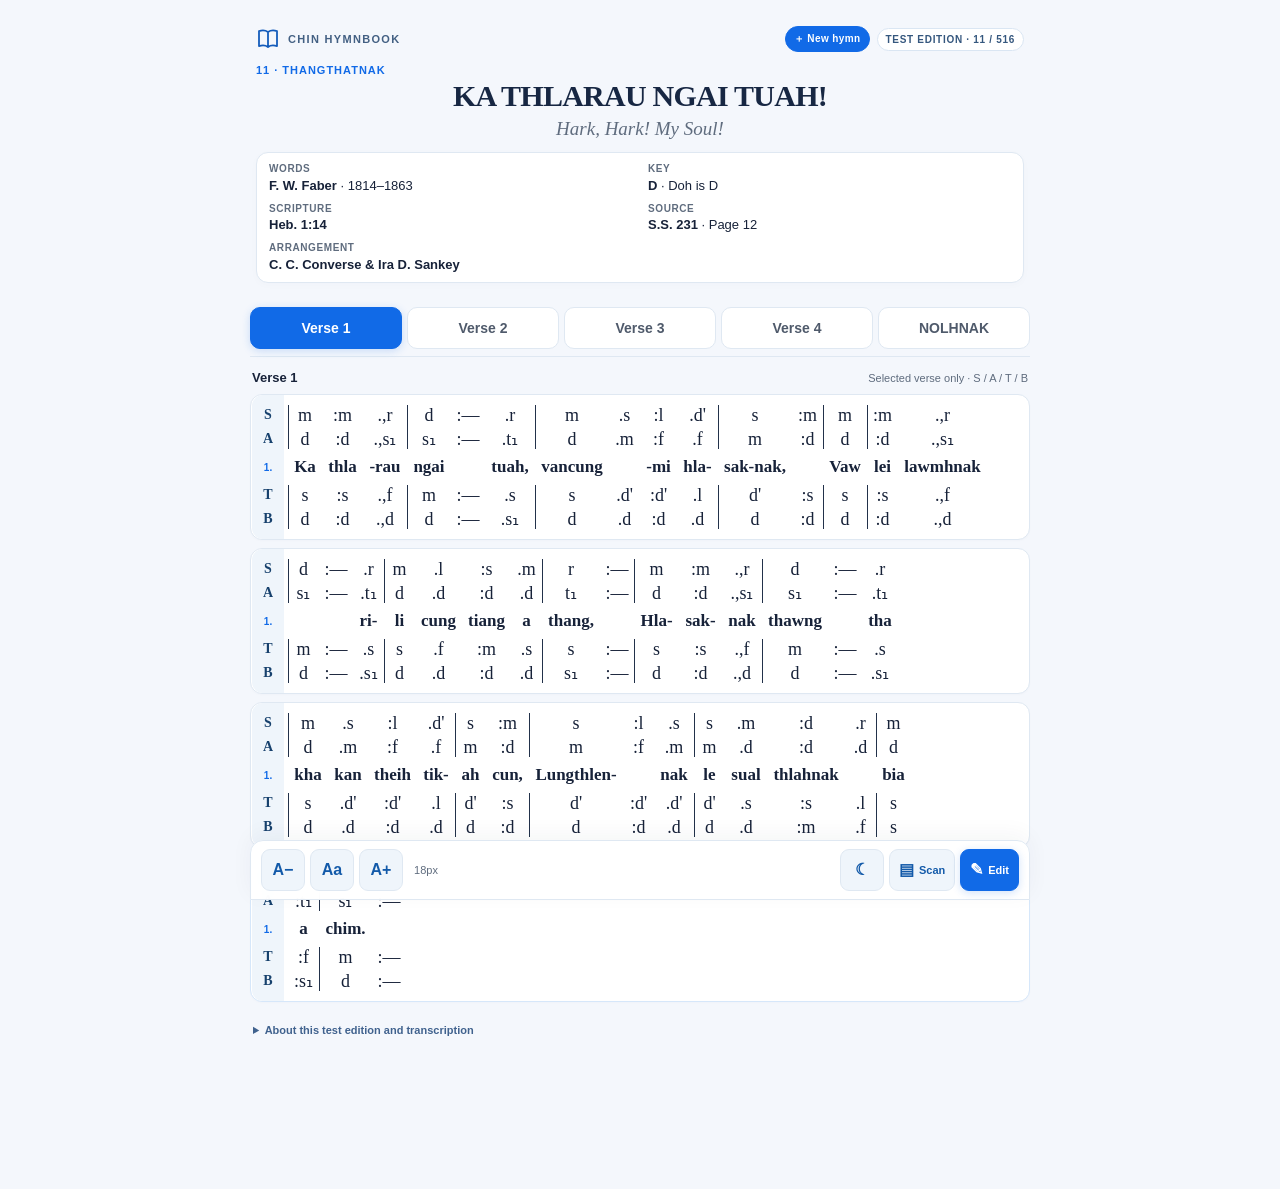
==== index.html @ 7ba85438 "first commit" ====
<!doctype html>
<html lang="en">
<head>
  <meta charset="utf-8">
  <meta name="viewport" content="width=device-width,initial-scale=1,viewport-fit=cover">
  <meta name="theme-color" content="#f4f7fc">
  <meta name="description" content="Mobile tonic sol-fa reading prototype of Chin Hymnbook #11. Separate verses, four-part notation, and Nolhnak chorus.">
  <title>11. KA THLARAU NGAI TUAH! — Chin Hymnbook</title>
  <link rel="stylesheet" href="styles.css">
</head>
<body>
<main class="app">
  <header class="masthead">
    <div class="brand-row">
      <div class="brand"><svg viewBox="0 0 24 24" fill="none" stroke="currentColor" stroke-width="1.8" aria-hidden="true"><path d="M12 5c-2.5-1.8-6-1.9-9-.9v15c3-.9 6.5-1 9 1 2.5-2 6-1.9 9-1v-15c-3-1-6.5-.9-9 .9Zm0 0v15" stroke-linejoin="round"/></svg>CHIN HYMNBOOK</div>
      <div class="header-actions"><button id="openImporter" class="new-hymn-button" type="button">＋ New hymn</button><span class="draft-tag">TEST EDITION · 11 / 516</span></div>
    </div>
    <div id="hymnNumber" class="hymn-number">11 · Thangthatnak</div>
    <h1 id="hymnTitle">KA THLARAU NGAI TUAH!</h1>
    <p id="englishTitle" class="subtitle">Hark, Hark! My Soul!</p>
    <div class="metadata" aria-label="Hymn information">
      <div class="meta"><span class="meta-label">Words</span><span id="wordsMeta"></span></div>
      <div class="meta"><span class="meta-label">Key</span><span id="keyMeta"></span></div>
      <div class="meta"><span class="meta-label">Scripture</span><strong id="scriptureMeta"></strong></div>
      <div class="meta"><span class="meta-label">Source</span><span id="sourceMeta"></span></div>
      <div class="meta wide"><span class="meta-label">Arrangement</span><strong id="arrangersMeta"></strong></div>
    </div>
  </header>

  <nav class="tabs-wrap" aria-label="Choose verse or chorus">
    <div class="tabs" role="tablist" aria-label="Hymn section">
      <button class="tab" type="button" role="tab" aria-controls="reader" aria-selected="true" data-section="1">Verse 1</button>
      <button class="tab" type="button" role="tab" aria-controls="reader" aria-selected="false" data-section="2">Verse 2</button>
      <button class="tab" type="button" role="tab" aria-controls="reader" aria-selected="false" data-section="3">Verse 3</button>
      <button class="tab" type="button" role="tab" aria-controls="reader" aria-selected="false" data-section="4">Verse 4</button>
      <button id="chorusTab" class="tab" type="button" role="tab" aria-controls="reader" aria-selected="false" data-section="chorus">Nolhnak</button>
    </div>
  </nav>

  <section id="reader" class="reader" role="tabpanel" aria-label="Selected hymn section">
    <div class="score-head"><span class="section-name" id="sectionName">Verse 1</span><span class="section-caption" id="sectionCaption">Selected verse only · S / A / T / B</span></div>
    <p id="notice" class="notice" hidden>Verse 4 was printed separately below the music. Its lyrics are preserved, but their note-by-note placement is <strong>provisional</strong> and needs musical proofreading.</p>
    <div id="score" class="score" aria-label="Tonic sol-fa score"><div class="music-line">Loading notation…</div></div>
  </section>
  <details class="helper"><summary>About this test edition and transcription</summary>
    <p>This functional prototype uses the text and notes from the previously reconstructed SVG of the supplied hymnbook scan—not notes invented by image mockups. Each tab shows only that section. On narrow screens, measures reflow vertically; all four voices remain visible with the lyrics between A and T.</p>
    <p>The original re-typesetting was manual and has not received musical proofreading. Please compare the notation and Chin lyrics against the source scan before publishing or using it for a performance. Verse 4 is especially provisional in its lyric alignment.</p>
  </details>
  <div class="footer-tools" role="group" aria-label="Reading tools">
    <div class="control-group">
      <button id="decreaseFont" class="control" type="button" aria-label="Decrease notation size">A−</button>
      <button id="resetFont" class="control" type="button" aria-label="Reset notation size">Aa</button>
      <button id="increaseFont" class="control" type="button" aria-label="Increase notation size">A+</button>
      <span class="font-caption" id="fontCaption" aria-live="polite">18px</span>
    </div>
    <div class="control-group">
      <button id="themeToggle" class="control" type="button" aria-label="Switch to dark mode"><span id="themeIcon">☾</span></button>
      <button id="openScan" class="control" type="button" aria-label="View original scanned page"><span aria-hidden="true">▤</span><span class="control-text">Scan</span></button>
      <button id="openEditor" class="control primary-control" type="button" aria-label="Edit hymn content"><span aria-hidden="true">✎</span><span class="control-text">Edit</span></button>
    </div>
  </div>
</main>
<dialog id="scanDialog" class="dialog" aria-label="Original hymnbook scan">
  <div class="dialog-head"><h2>Original scan · Hymn 11</h2><button id="closeScan" class="close" type="button" aria-label="Close original scan">✕</button></div>
  <div class="dialog-body"><img id="scanImage" src="original-hymn-11.jpg" alt="Original scanned page 12 showing hymn 11 with tonic sol-fa and verses"></div>
</dialog>
<dialog id="editorDialog" class="dialog editor-dialog" aria-label="Edit hymn content">
  <form id="editorForm" method="dialog">
    <div class="dialog-head"><div><h2>Edit hymn content</h2><p class="dialog-hint">Changes are stored on this device until you export the project JSON.</p></div><button id="closeEditor" class="close" type="button" aria-label="Close editor">✕</button></div>
    <div id="editorBody" class="editor-body"></div>
    <div class="editor-actions"><button id="addEvent" class="editor-secondary" type="button">Add event</button><button id="resetEdits" class="editor-secondary" type="button">Reset saved edits</button><span></span><button id="exportEdits" class="editor-secondary" type="button">Export JSON</button><button class="editor-save" type="submit">Save changes</button></div>
  </form>
</dialog>
<dialog id="importDialog" class="dialog import-dialog" aria-label="Create a new hymn draft">
  <form id="importForm">
    <div class="dialog-head"><div><h2>New hymn from scan</h2><p class="dialog-hint">Creates a proofread-required draft. Review every note and lyric against the scan.</p></div><button id="closeImporter" class="close" type="button" aria-label="Close new hymn importer">✕</button></div>
    <div class="import-body">
      <label class="upload-drop"><span>Original scanned page</span><input id="importScan" name="scan" type="file" accept="image/jpeg,image/png,image/webp" required><small id="scanFileStatus">Choose a high-resolution JPG, PNG, or WebP.</small></label>
      <div class="editor-fields import-fields">
        <label class="editor-field">Hymn number<input name="number" type="number" min="1" required placeholder="12"></label>
        <label class="editor-field">Category<input name="category" required placeholder="Thangthatnak"></label>
        <label class="editor-field">Chin title<input name="title" required placeholder="Title as printed"></label>
        <label class="editor-field">English title<input name="englishTitle" placeholder="Optional translation"></label>
        <label class="editor-field">Book page<input name="page" type="number" min="1" placeholder="13"></label>
        <label class="editor-field">Source / tune<input name="source" placeholder="Optional"></label>
      </div>
      <p class="import-warning"><strong>What this creates:</strong> a structured draft with blank aligned events for verses and chorus, plus review flags. It does not infer or certify any notation from the scan.</p>
    </div>
    <div class="editor-actions"><span></span><button id="downloadScan" class="editor-secondary" type="button" disabled>Download scan copy</button><button class="editor-save" type="submit">Create draft</button></div>
  </form>
</dialog>
<script src="hymn11-data.js"></script>
<script src="app.js"></script>
</body>
</html>
---- styles.css ----
:root {
  color-scheme: light;
  --page: #f4f7fc;
  --paper: #ffffff;
  --ink: #172239;
  --subtle: #5f6c7e;
  --line: #dfe8f2;
  --soft: #eff5fb;
  --blue: #116ae7;
  --blue-soft: #e7f1ff;
  --note-size: 18px;
  --lyric-size: 17px;
  --voice-height: 24px;
  --lyric-height: 32px;
  font-family: -apple-system, BlinkMacSystemFont, "Segoe UI", Inter, Arial, sans-serif;
}
*{box-sizing:border-box}
html{scroll-behavior:smooth}
body{margin:0;min-width:0;background:var(--page);color:var(--ink)}
button{font:inherit;cursor:pointer}
button:focus-visible,summary:focus-visible{outline:3px solid #66aaf9;outline-offset:3px}
.app{max-width:820px;min-height:100vh;margin:auto;padding:0 11px 90px}
.masthead{background:transparent;padding:19px 6px 16px}
.brand-row{display:flex;align-items:center;justify-content:space-between;gap:9px;margin-bottom:12px}
.header-actions{display:flex;align-items:center;justify-content:flex-end;gap:7px}.new-hymn-button{border:1px solid var(--blue);border-radius:100px;background:var(--blue);color:#fff;padding:5px 8px;font-size:10px;letter-spacing:.04em;font-weight:800;white-space:nowrap}
.brand{display:flex;align-items:center;gap:8px;color:#436083;font-size:11px;font-weight:800;letter-spacing:.12em}
.brand svg{width:24px;height:24px;color:#145cbb}
.draft-tag{font-size:10px;letter-spacing:.07em;color:#35577e;border:1px solid #dae6f3;border-radius:100px;background:#fff;padding:5px 8px;font-weight:800}
.hymn-number{font-size:11px;font-weight:800;text-transform:uppercase;letter-spacing:.09em;color:var(--blue);margin-bottom:4px}
h1{font-family:Georgia,"Times New Roman",serif;font-size:clamp(21px,5.3vw,30px);line-height:1.08;letter-spacing:-.025em;margin:0;text-align:center;color:#172743}
.subtitle{font-family:Georgia,"Times New Roman",serif;font-size:clamp(15px,4vw,19px);font-style:italic;text-align:center;margin:6px 0 12px;color:var(--subtle)}
.metadata{border:1px solid var(--line);border-radius:12px;background:var(--paper);padding:9px 12px;display:grid;grid-template-columns:1fr 1fr;gap:7px 16px;box-shadow:0 2px 9px rgba(26,63,110,.02)}
.meta{font-size:12px;line-height:1.36;min-width:0}
.meta strong{font-weight:800;color:var(--ink)}
.meta-label{font-size:10px;color:var(--subtle);text-transform:uppercase;letter-spacing:.06em;display:block;margin-bottom:1px;font-weight:800}
.meta.wide{grid-column:1/-1}
.meta-group{display:flex;gap:10px;flex-wrap:wrap}
.tabs-wrap{position:sticky;top:0;z-index:5;padding:8px 0 7px;background:var(--page);border-bottom:1px solid var(--line)}
.tabs{display:grid;grid-template-columns:repeat(5,minmax(0,1fr));gap:5px;max-width:810px}
.tab{border:1px solid var(--line);background:var(--paper);color:#4f5a6b;border-radius:10px;padding:11px 2px;font-size:12px;font-weight:750;min-width:0;white-space:nowrap;min-height:42px}
.tab[aria-selected="true"]{background:var(--blue);color:white;border-color:var(--blue);box-shadow:0 2px 8px #1b6de833}
.reader{padding:10px 0 0;scroll-margin-top:65px}
.score-head{display:flex;align-items:center;justify-content:space-between;gap:6px;margin:3px 2px 9px}
.section-name{font-size:13px;font-weight:800;color:var(--ink)}
.section-caption{color:var(--subtle);font-size:11px;text-align:right}
.notice{font-size:11px;line-height:1.5;color:#6a552c;background:#fff8e7;border:1px solid #f2dfaa;padding:8px 10px;border-radius:10px;margin:0 0 10px}
.score{display:flex;flex-direction:column;gap:8px}
.music-line{background:var(--paper);border:1px solid var(--line);border-radius:12px;display:flex;align-items:stretch;min-width:0;padding:8px 5px 8px 0;box-shadow:0 1px 2px rgba(27,54,96,.02);overflow:hidden}
.voice-labels{display:grid;grid-template-rows:var(--voice-height) var(--voice-height) var(--lyric-height) var(--voice-height) var(--voice-height);flex:0 0 27px;background:var(--soft);border-radius:11px 0 0 11px;margin:-8px 4px -8px 0;padding:8px 0;align-items:center;justify-items:center;color:#17416d;font:700 12px Georgia,serif}
.voice-labels .verse-mark{font-size:10px;color:var(--blue);font-family:Arial,sans-serif;align-self:center}
.event-group{display:flex;gap:0;flex:1;min-width:0;align-items:stretch}
.event{position:relative;min-width:0;flex-shrink:0;display:grid;grid-template-rows:var(--voice-height) var(--voice-height) var(--lyric-height) var(--voice-height) var(--voice-height);align-items:center;text-align:center;font-family:Georgia,"Times New Roman",serif;font-variant-numeric:tabular-nums;color:var(--ink)}
.note{font-size:var(--note-size);white-space:nowrap;line-height:1.12;min-width:0}
.lyric{font-size:var(--lyric-size);font-weight:700;line-height:1.1;white-space:nowrap;min-width:0}
.event.bar-before::before,.event.bar-before::after{content:"";position:absolute;left:0;border-left:1.6px solid #22314a;pointer-events:none}
.event.bar-before::before{top:2px;height:calc(var(--voice-height) * 2 - 4px)}
.event.bar-before::after{top:calc(var(--voice-height) * 2 + var(--lyric-height) + 2px);height:calc(var(--voice-height) * 2 - 4px)}
.note.blank,.lyric.blank{opacity:0}
.music-line.last-of-original{border-color:#d6e7fa}
.footer-tools{position:sticky;z-index:6;bottom:0;padding:8px 10px calc(8px + env(safe-area-inset-bottom));background:color-mix(in srgb,var(--paper) 96%,transparent);backdrop-filter:blur(8px);border:1px solid var(--line);border-radius:13px 13px 0 0;display:flex;align-items:center;justify-content:space-between;gap:8px;margin-top:25px;box-shadow:0 -6px 22px #142b4b0b}
.control-group{display:flex;align-items:center;gap:5px}
.control{border:1px solid var(--line);border-radius:9px;background:var(--soft);color:#135aa9;min-width:44px;min-height:42px;padding:5px 9px;font-weight:800;font-size:16px;display:inline-flex;align-items:center;justify-content:center;gap:5px}
.primary-control{background:var(--blue);border-color:var(--blue);color:#fff;box-shadow:0 2px 8px #1b6de833}
.control:active{transform:scale(.97)}
.control-text{font-size:11px;font-weight:750}
.font-caption{color:var(--subtle);font-size:11px;min-width:36px;text-align:center}
.helper{margin:15px 3px 0;color:var(--subtle);font-size:11px;line-height:1.5}
.helper summary{cursor:pointer;color:#40628e;font-weight:800;padding:5px 0}
.helper p{margin:5px 0 8px}
.dialog{border:none;border-radius:14px;background:var(--paper);padding:0;max-width:min(95vw,750px);width:95vw;max-height:90vh;color:var(--ink);box-shadow:0 16px 70px #101a3270}
.dialog::backdrop{background:#0c1733bb}
.dialog-head{position:sticky;top:0;display:flex;justify-content:space-between;align-items:center;gap:10px;padding:10px 14px;background:var(--paper);border-bottom:1px solid var(--line)}
.dialog-head h2{font-size:15px;margin:0}
.dialog-body{padding:10px;max-height:75vh;overflow:auto;text-align:center}
.dialog-body img{max-width:100%;height:auto;display:block;margin:auto}
.dialog .close{background:var(--soft);border:1px solid var(--line);min-width:42px;min-height:42px;border-radius:9px;font-size:18px;color:var(--ink)}
.dialog-hint{font-size:11px;line-height:1.35;color:var(--subtle);margin:3px 0 0}
.editor-dialog{max-width:min(96vw,1500px);width:96vw}
.import-dialog{max-width:min(94vw,640px)}.import-body{padding:16px}.upload-drop{display:grid;gap:7px;border:1px dashed #8cb6e8;border-radius:10px;background:var(--soft);padding:14px;color:var(--ink);font-size:13px;font-weight:800;margin-bottom:14px}.upload-drop input{font:inherit;color:var(--subtle);font-size:12px;font-weight:500}.upload-drop small{font-size:11px;line-height:1.4;color:var(--subtle);font-weight:500}.import-fields{grid-template-columns:repeat(2,minmax(0,1fr))}.import-warning{font-size:11px;line-height:1.45;color:#6a552c;background:#fff8e7;border:1px solid #f2dfaa;border-radius:9px;padding:9px 10px;margin:15px 0 0}
.editor-body{padding:14px;max-height:68vh;overflow:auto}
.editor-section{margin:20px 0}.editor-section h3{font-size:14px;margin:0 0 9px}.editor-section p{font-size:11px;line-height:1.4;color:var(--subtle);margin:0 0 9px}
.editor-details{margin:0 0 18px}.editor-details summary{cursor:pointer;font-size:14px;font-weight:800;color:#40628e;margin-bottom:10px}.editor-details[open] summary{margin-bottom:10px}
.editor-fields{display:grid;grid-template-columns:repeat(2,minmax(0,1fr));gap:9px}.editor-field{display:grid;gap:4px;font-size:11px;font-weight:750;color:var(--subtle)}
.editor-field input,.event-editor input{font:inherit;color:var(--ink);background:var(--paper);border:1px solid var(--line);border-radius:7px;padding:7px;min-width:0}
.event-editor{display:grid;grid-template-columns:36px repeat(5,minmax(64px,1fr));gap:5px;align-items:center;margin:0 0 5px}.event-editor label{font:700 11px Georgia,serif;color:var(--subtle);text-align:center}.event-editor .event-number{font:700 11px Arial,sans-serif;text-align:right;color:var(--subtle)}
.editor-columns{display:grid;grid-template-columns:36px repeat(5,minmax(64px,1fr));gap:5px;margin:0 0 5px}.editor-columns span{font-size:10px;font-weight:800;color:var(--subtle);text-align:center}.editor-actions{position:sticky;bottom:0;display:grid;grid-template-columns:auto auto 1fr auto auto;gap:7px;align-items:center;padding:10px 14px;background:var(--paper);border-top:1px solid var(--line)}
.editor-reference{display:grid;grid-template-columns:minmax(0,1fr) minmax(0,1fr);gap:16px;align-items:start;margin:0}.editor-reference figure,.editor-reference section{margin:0;border:1px solid var(--line);border-radius:10px;background:var(--soft);overflow:hidden}.editor-reference figcaption,.editor-reference h3{margin:0;padding:9px 11px;border-bottom:1px solid var(--line);font-size:12px;font-weight:800;color:var(--ink)}.scan-zoom{float:right;display:flex;align-items:center;gap:5px}.scan-zoom button{width:23px;height:23px;padding:0;border:1px solid var(--line);border-radius:5px;background:var(--paper);color:#135aa9;font-weight:800}.scan-zoom span{min-width:35px;text-align:center;font-size:10px;color:var(--subtle)}.editor-scan-viewport{height:500px;overflow:auto;background:#fff}.editor-scan-viewport img{display:block;max-width:none;height:auto;min-width:100%;object-fit:initial;object-position:top left}.editor-edit-panel{height:536px;display:flex;flex-direction:column}.editor-edit-panel p{font-size:11px;line-height:1.4;color:var(--subtle);margin:8px 11px}.editor-table{overflow:auto;padding:0 10px 10px}.editor-table .event-editor,.editor-table .editor-columns{min-width:510px}
.editor-secondary,.editor-save{border-radius:8px;padding:9px 11px;font-size:12px;font-weight:800}.editor-secondary{background:var(--soft);color:#135aa9;border:1px solid var(--line)}.editor-save{background:var(--blue);color:#fff;border:1px solid var(--blue)}
@media(max-width:700px){.editor-fields,.import-fields{grid-template-columns:1fr}.editor-body{padding:11px}.editor-reference{grid-template-columns:1fr}.editor-scan-viewport{height:300px}.editor-edit-panel{height:420px}.event-editor,.editor-columns{grid-template-columns:27px repeat(5,minmax(56px,1fr));gap:3px;min-width:330px}.editor-section{overflow-x:auto}.event-editor input{padding:6px 4px;font-size:12px}.editor-actions{padding:9px;gap:5px}.editor-secondary,.editor-save{padding:9px 7px;font-size:11px}}
.sr-only{position:absolute;left:-10000px;width:1px;height:1px;overflow:hidden}
:root[data-theme="dark"]{color-scheme:dark;--page:#111824;--paper:#202a39;--ink:#edf4fe;--subtle:#aebbd0;--line:#39475a;--soft:#2a3a4e;--blue:#64a5ff;--blue-soft:#223d63}
:root[data-theme="dark"] .tab[aria-selected="true"]{background:#3579d6;color:white}
:root[data-theme="dark"] .primary-control{background:#3579d6;border-color:#3579d6}
:root[data-theme="dark"] .import-warning{color:#f2d9a0;background:#423823;border-color:#786130}
:root[data-theme="dark"] .notice{color:#f2d9a0;background:#423823;border-color:#786130}
:root[data-theme="dark"] .event.bar-before::before,:root[data-theme="dark"] .event.bar-before::after{border-color:#cfdbeb}
:root[data-theme="dark"] .voice-labels{color:#d5e8fc}
:root[data-theme="dark"] .draft-tag{background:var(--paper);border-color:var(--line);color:var(--subtle)}
:root[data-theme="dark"] .footer-tools{background:#202a39f5}
@media (min-width:650px){.app{padding:0 20px 60px}.masthead{padding-top:26px}.tab{font-size:14px}.voice-labels{flex-basis:32px;font-size:14px}.music-line{padding-left:1px}.meta{font-size:13px}}
@media (max-width:359px){.app{padding:0 6px 80px}.voice-labels{flex-basis:23px;margin-right:2px}.music-line{padding-right:3px}.tab{font-size:11px}.metadata{padding:8px}.footer-tools{padding-left:5px;padding-right:5px}.control{min-width:40px;padding:5px}}
@media(prefers-reduced-motion:reduce){html{scroll-behavior:auto}*{transition:none!important}}
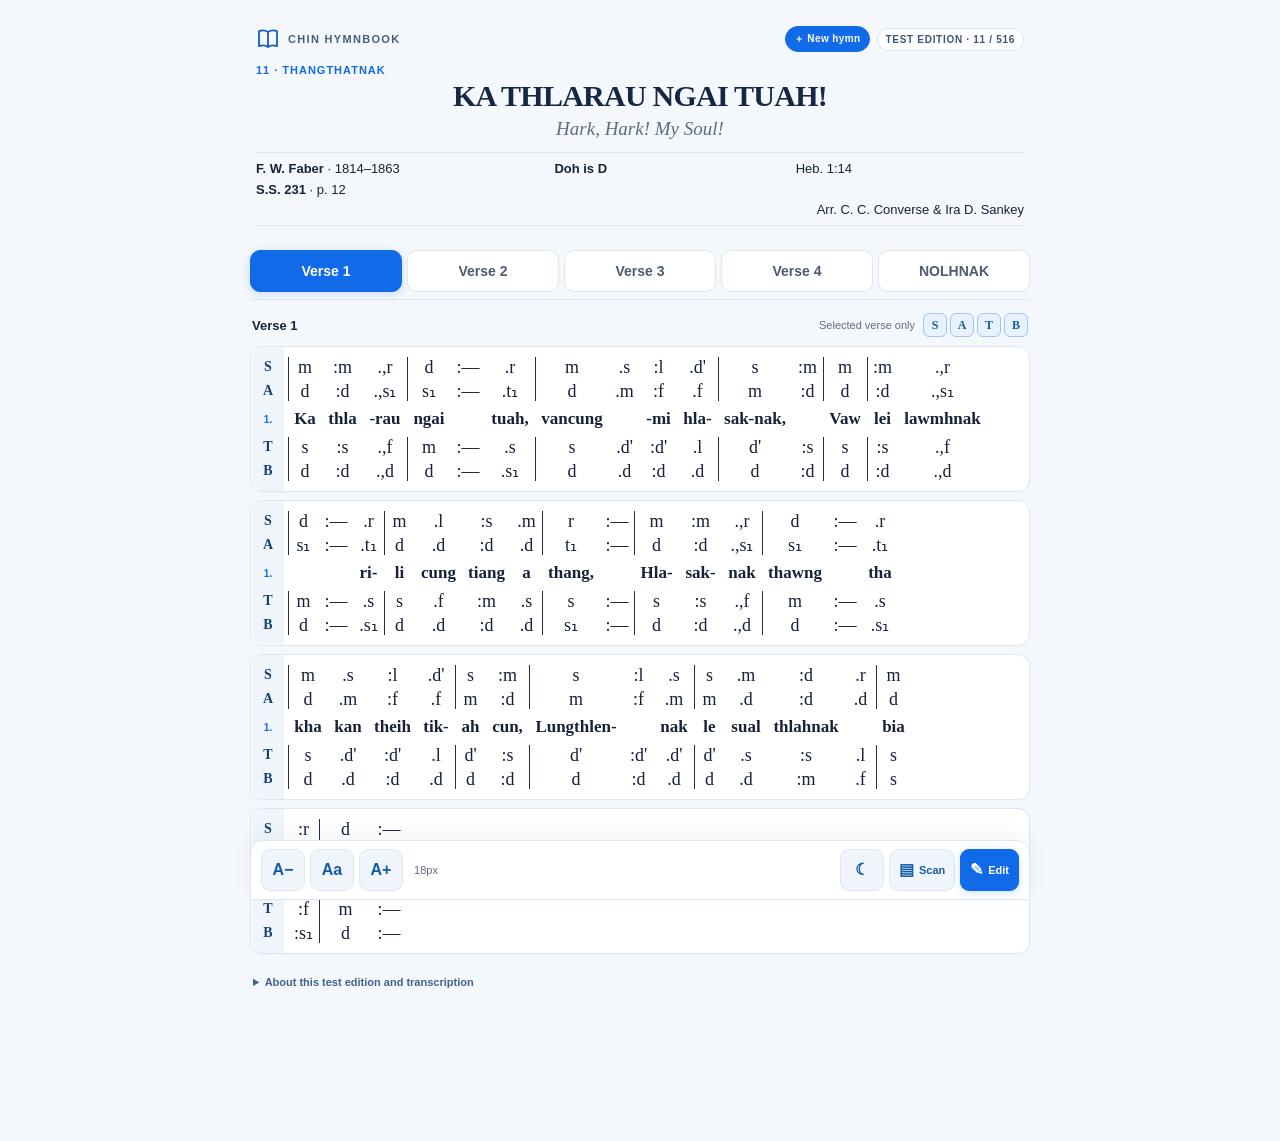
==== commit 3e07bdd2: "Added new hymn option" ====
--- a/index.html
+++ b/index.html
@@ -19,11 +19,11 @@
     <h1 id="hymnTitle">KA THLARAU NGAI TUAH!</h1>
     <p id="englishTitle" class="subtitle">Hark, Hark! My Soul!</p>
     <div class="metadata" aria-label="Hymn information">
-      <div class="meta"><span class="meta-label">Words</span><span id="wordsMeta"></span></div>
-      <div class="meta"><span class="meta-label">Key</span><span id="keyMeta"></span></div>
-      <div class="meta"><span class="meta-label">Scripture</span><strong id="scriptureMeta"></strong></div>
-      <div class="meta"><span class="meta-label">Source</span><span id="sourceMeta"></span></div>
-      <div class="meta wide"><span class="meta-label">Arrangement</span><strong id="arrangersMeta"></strong></div>
+      <div id="wordsMeta" class="meta"></div>
+      <div id="keyMeta" class="meta"></div>
+      <div id="scriptureMeta" class="meta"></div>
+      <div id="sourceMeta" class="meta"></div>
+      <div id="arrangersMeta" class="meta wide"></div>
     </div>
   </header>
 
@@ -38,7 +38,7 @@
   </nav>
 
   <section id="reader" class="reader" role="tabpanel" aria-label="Selected hymn section">
-    <div class="score-head"><span class="section-name" id="sectionName">Verse 1</span><span class="section-caption" id="sectionCaption">Selected verse only · S / A / T / B</span></div>
+    <div class="score-head"><span class="section-name" id="sectionName">Verse 1</span><div class="score-options"><span class="section-caption" id="sectionCaption">Selected verse only</span><div class="voice-filter" role="group" aria-label="Show or hide sol-fa voices"><button type="button" data-voice="S" aria-pressed="true">S</button><button type="button" data-voice="A" aria-pressed="true">A</button><button type="button" data-voice="T" aria-pressed="true">T</button><button type="button" data-voice="B" aria-pressed="true">B</button></div></div></div>
     <p id="notice" class="notice" hidden>Verse 4 was printed separately below the music. Its lyrics are preserved, but their note-by-note placement is <strong>provisional</strong> and needs musical proofreading.</p>
     <div id="score" class="score" aria-label="Tonic sol-fa score"><div class="music-line">Loading notation…</div></div>
   </section>
--- a/styles.css
+++ b/styles.css
@@ -27,32 +27,31 @@
 .brand svg{width:24px;height:24px;color:#145cbb}
 .draft-tag{font-size:10px;letter-spacing:.07em;color:#35577e;border:1px solid #dae6f3;border-radius:100px;background:#fff;padding:5px 8px;font-weight:800}
 .hymn-number{font-size:11px;font-weight:800;text-transform:uppercase;letter-spacing:.09em;color:var(--blue);margin-bottom:4px}
-h1{font-family:Georgia,"Times New Roman",serif;font-size:clamp(21px,5.3vw,30px);line-height:1.08;letter-spacing:-.025em;margin:0;text-align:center;color:#172743}
+h1{font-family:Georgia,"Times New Roman",serif;font-size:clamp(21px,5.3vw,30px);line-height:1.08;letter-spacing:-.025em;margin:0;text-align:center;color:#172743}h1[data-title-length="long"]{font-size:clamp(19px,4.7vw,26px)}h1[data-title-length="very-long"]{font-size:clamp(18px,4.1vw,23px)}
 .subtitle{font-family:Georgia,"Times New Roman",serif;font-size:clamp(15px,4vw,19px);font-style:italic;text-align:center;margin:6px 0 12px;color:var(--subtle)}
-.metadata{border:1px solid var(--line);border-radius:12px;background:var(--paper);padding:9px 12px;display:grid;grid-template-columns:1fr 1fr;gap:7px 16px;box-shadow:0 2px 9px rgba(26,63,110,.02)}
-.meta{font-size:12px;line-height:1.36;min-width:0}
-.meta strong{font-weight:800;color:var(--ink)}
-.meta-label{font-size:10px;color:var(--subtle);text-transform:uppercase;letter-spacing:.06em;display:block;margin-bottom:1px;font-weight:800}
-.meta.wide{grid-column:1/-1}
+.metadata{border-top:1px solid var(--line);border-bottom:1px solid var(--line);padding:7px 0 6px;display:grid;grid-template-columns:1.25fr 1fr 1fr;gap:3px 13px}
+.meta{font-size:12px;line-height:1.35;min-width:0}.meta strong{font-weight:800;color:var(--ink)}.meta.wide{grid-column:1/-1;text-align:right}
 .meta-group{display:flex;gap:10px;flex-wrap:wrap}
 .tabs-wrap{position:sticky;top:0;z-index:5;padding:8px 0 7px;background:var(--page);border-bottom:1px solid var(--line)}
 .tabs{display:grid;grid-template-columns:repeat(5,minmax(0,1fr));gap:5px;max-width:810px}
 .tab{border:1px solid var(--line);background:var(--paper);color:#4f5a6b;border-radius:10px;padding:11px 2px;font-size:12px;font-weight:750;min-width:0;white-space:nowrap;min-height:42px}
 .tab[aria-selected="true"]{background:var(--blue);color:white;border-color:var(--blue);box-shadow:0 2px 8px #1b6de833}
 .reader{padding:10px 0 0;scroll-margin-top:65px}
-.score-head{display:flex;align-items:center;justify-content:space-between;gap:6px;margin:3px 2px 9px}
+.score-head{display:flex;align-items:center;justify-content:space-between;gap:6px;margin:3px 2px 9px}.score-options{display:flex;align-items:center;justify-content:flex-end;gap:8px}
 .section-name{font-size:13px;font-weight:800;color:var(--ink)}
 .section-caption{color:var(--subtle);font-size:11px;text-align:right}
+.voice-filter{display:flex;gap:3px}.voice-filter button{width:24px;height:24px;border:1px solid var(--line);border-radius:6px;background:var(--paper);color:var(--subtle);font:700 12px Georgia,serif}.voice-filter button[aria-pressed="true"]{background:var(--blue-soft);border-color:#9ec5f5;color:#135aa9}
 .notice{font-size:11px;line-height:1.5;color:#6a552c;background:#fff8e7;border:1px solid #f2dfaa;padding:8px 10px;border-radius:10px;margin:0 0 10px}
 .score{display:flex;flex-direction:column;gap:8px}
 .music-line{background:var(--paper);border:1px solid var(--line);border-radius:12px;display:flex;align-items:stretch;min-width:0;padding:8px 5px 8px 0;box-shadow:0 1px 2px rgba(27,54,96,.02);overflow:hidden}
-.voice-labels{display:grid;grid-template-rows:var(--voice-height) var(--voice-height) var(--lyric-height) var(--voice-height) var(--voice-height);flex:0 0 27px;background:var(--soft);border-radius:11px 0 0 11px;margin:-8px 4px -8px 0;padding:8px 0;align-items:center;justify-items:center;color:#17416d;font:700 12px Georgia,serif}
+.voice-labels{display:grid;grid-template-rows:var(--score-rows);flex:0 0 27px;background:var(--soft);border-radius:11px 0 0 11px;margin:-8px 4px -8px 0;padding:8px 0;align-items:center;justify-items:center;color:#17416d;font:700 12px Georgia,serif}
 .voice-labels .verse-mark{font-size:10px;color:var(--blue);font-family:Arial,sans-serif;align-self:center}
 .event-group{display:flex;gap:0;flex:1;min-width:0;align-items:stretch}
-.event{position:relative;min-width:0;flex-shrink:0;display:grid;grid-template-rows:var(--voice-height) var(--voice-height) var(--lyric-height) var(--voice-height) var(--voice-height);align-items:center;text-align:center;font-family:Georgia,"Times New Roman",serif;font-variant-numeric:tabular-nums;color:var(--ink)}
+.event{position:relative;min-width:0;flex-shrink:0;display:grid;grid-template-rows:var(--score-rows);align-items:center;text-align:center;font-family:Georgia,"Times New Roman",serif;font-variant-numeric:tabular-nums;color:var(--ink)}
 .note{font-size:var(--note-size);white-space:nowrap;line-height:1.12;min-width:0}
 .lyric{font-size:var(--lyric-size);font-weight:700;line-height:1.1;white-space:nowrap;min-width:0}
 .event.bar-before::before,.event.bar-before::after{content:"";position:absolute;left:0;border-left:1.6px solid #22314a;pointer-events:none}
+.music-line.filtered .event.bar-before::before,.music-line.filtered .event.bar-before::after{display:none}
 .event.bar-before::before{top:2px;height:calc(var(--voice-height) * 2 - 4px)}
 .event.bar-before::after{top:calc(var(--voice-height) * 2 + var(--lyric-height) + 2px);height:calc(var(--voice-height) * 2 - 4px)}
 .note.blank,.lyric.blank{opacity:0}
@@ -87,6 +86,7 @@
 .editor-reference{display:grid;grid-template-columns:minmax(0,1fr) minmax(0,1fr);gap:16px;align-items:start;margin:0}.editor-reference figure,.editor-reference section{margin:0;border:1px solid var(--line);border-radius:10px;background:var(--soft);overflow:hidden}.editor-reference figcaption,.editor-reference h3{margin:0;padding:9px 11px;border-bottom:1px solid var(--line);font-size:12px;font-weight:800;color:var(--ink)}.scan-zoom{float:right;display:flex;align-items:center;gap:5px}.scan-zoom button{width:23px;height:23px;padding:0;border:1px solid var(--line);border-radius:5px;background:var(--paper);color:#135aa9;font-weight:800}.scan-zoom span{min-width:35px;text-align:center;font-size:10px;color:var(--subtle)}.editor-scan-viewport{height:500px;overflow:auto;background:#fff}.editor-scan-viewport img{display:block;max-width:none;height:auto;min-width:100%;object-fit:initial;object-position:top left}.editor-edit-panel{height:536px;display:flex;flex-direction:column}.editor-edit-panel p{font-size:11px;line-height:1.4;color:var(--subtle);margin:8px 11px}.editor-table{overflow:auto;padding:0 10px 10px}.editor-table .event-editor,.editor-table .editor-columns{min-width:510px}
 .editor-secondary,.editor-save{border-radius:8px;padding:9px 11px;font-size:12px;font-weight:800}.editor-secondary{background:var(--soft);color:#135aa9;border:1px solid var(--line)}.editor-save{background:var(--blue);color:#fff;border:1px solid var(--blue)}
 @media(max-width:700px){.editor-fields,.import-fields{grid-template-columns:1fr}.editor-body{padding:11px}.editor-reference{grid-template-columns:1fr}.editor-scan-viewport{height:300px}.editor-edit-panel{height:420px}.event-editor,.editor-columns{grid-template-columns:27px repeat(5,minmax(56px,1fr));gap:3px;min-width:330px}.editor-section{overflow-x:auto}.event-editor input{padding:6px 4px;font-size:12px}.editor-actions{padding:9px;gap:5px}.editor-secondary,.editor-save{padding:9px 7px;font-size:11px}}
+@media(max-width:600px){.metadata{grid-template-columns:1fr 1fr;gap:3px 10px}.meta.wide{grid-column:1/-1;text-align:left}.score-head{align-items:flex-start}.score-options{flex-direction:column;align-items:flex-end;gap:4px}.section-caption{font-size:10px}}
 .sr-only{position:absolute;left:-10000px;width:1px;height:1px;overflow:hidden}
 :root[data-theme="dark"]{color-scheme:dark;--page:#111824;--paper:#202a39;--ink:#edf4fe;--subtle:#aebbd0;--line:#39475a;--soft:#2a3a4e;--blue:#64a5ff;--blue-soft:#223d63}
 :root[data-theme="dark"] .tab[aria-selected="true"]{background:#3579d6;color:white}
